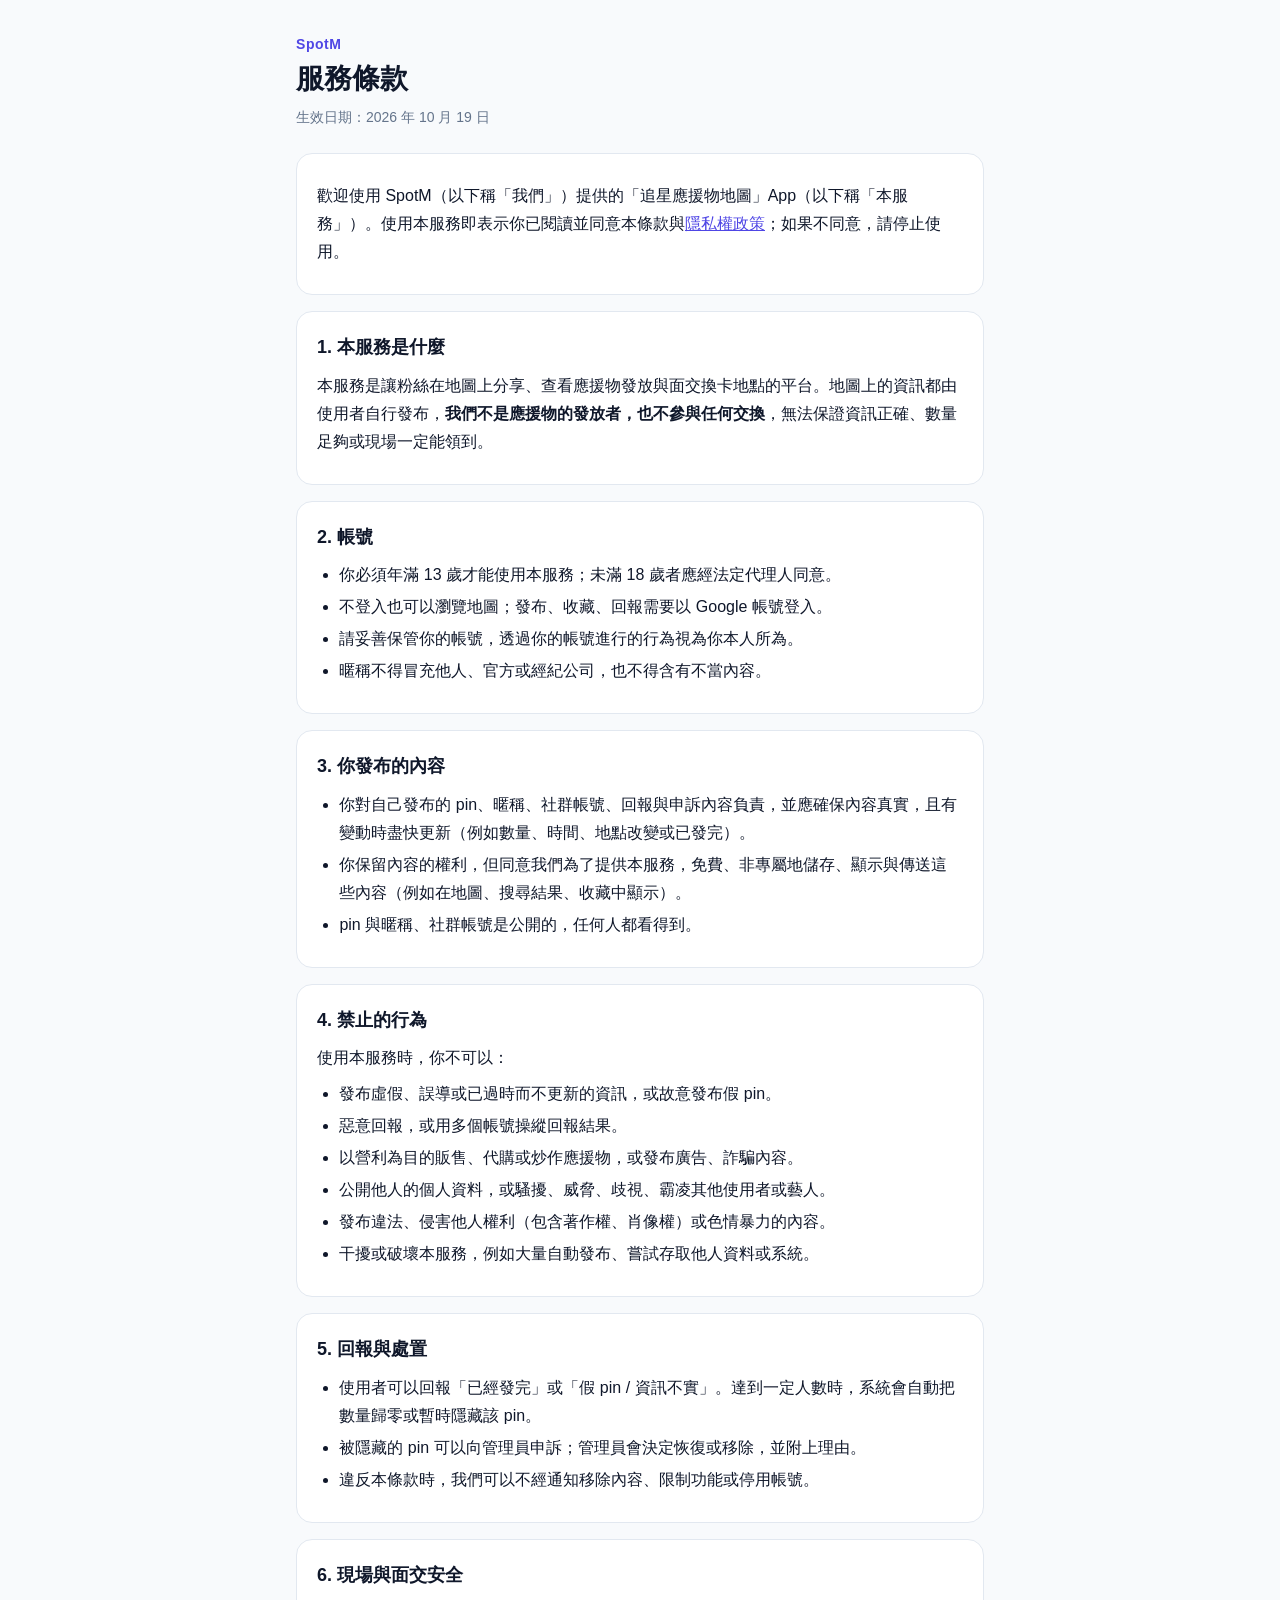
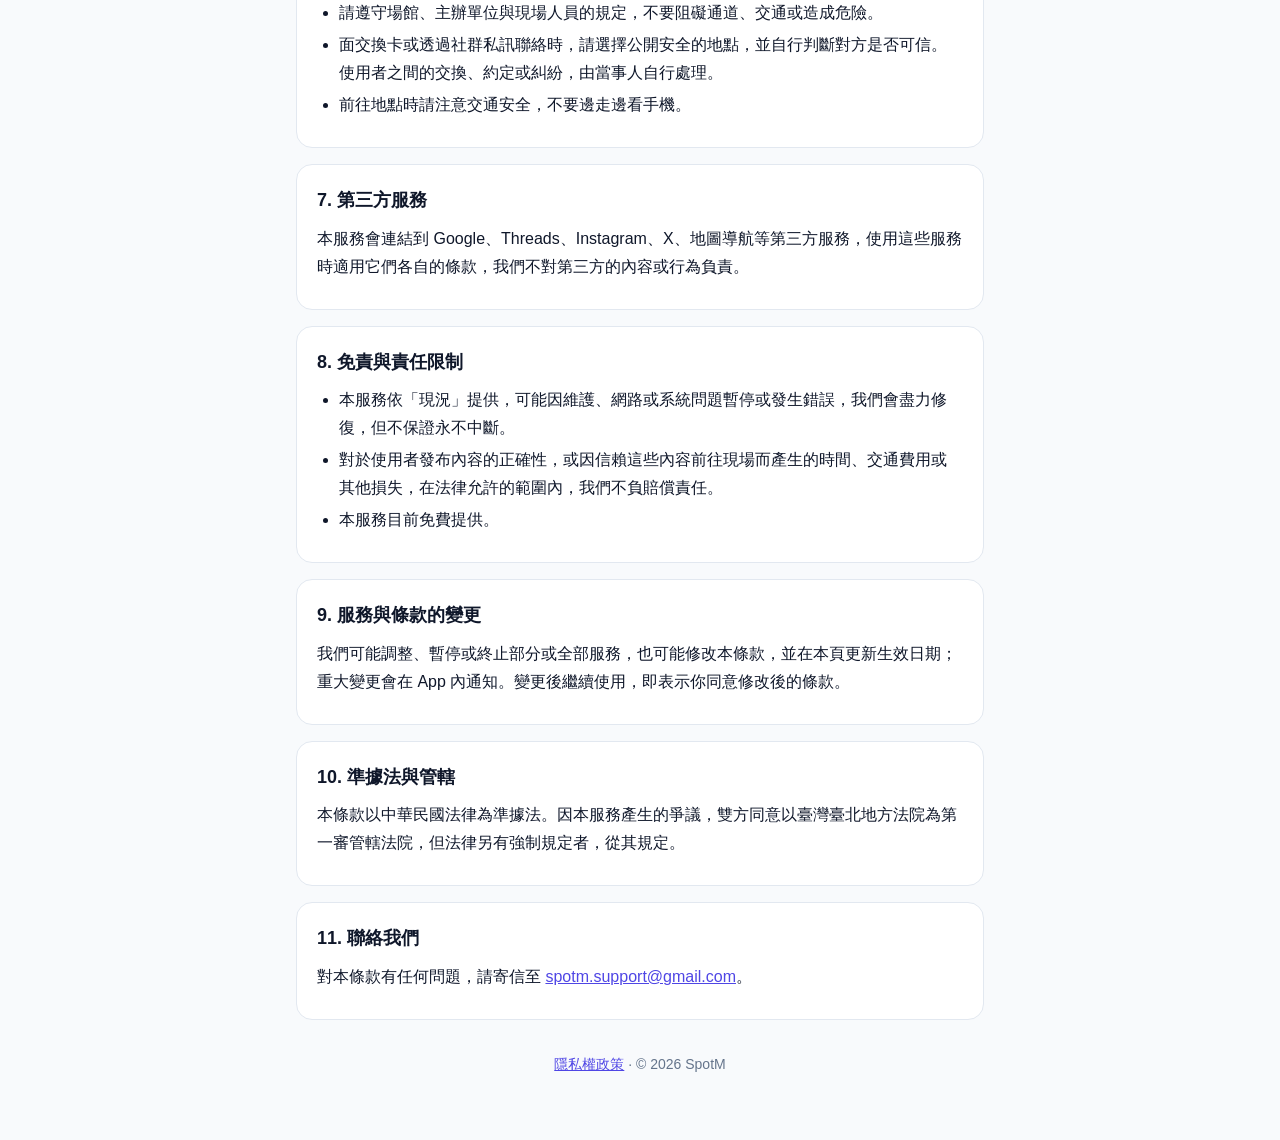
==== terms.html @ 1df04257 "隱私權政策與服務條款" ====
<!doctype html>
<html lang="zh-Hant-TW">
<head>
  <meta charset="utf-8">
  <meta name="viewport" content="width=device-width, initial-scale=1">
  <title>SpotM 服務條款</title>
  <meta name="description" content="使用 SpotM 追星應援物地圖的規則">
  <link rel="stylesheet" href="style.css">
</head>
<body>
  <main>
    <header>
      <div class="brand"><a href="index.html" style="text-decoration:none">SpotM</a></div>
      <h1>服務條款</h1>
      <p class="meta">生效日期：2026 年 10 月 19 日</p>
    </header>

    <section>
      <p>歡迎使用 SpotM（以下稱「我們」）提供的「追星應援物地圖」App（以下稱「本服務」）。使用本服務即表示你已閱讀並同意本條款與<a href="privacy.html">隱私權政策</a>；如果不同意，請停止使用。</p>
    </section>

    <section>
      <h2>1. 本服務是什麼</h2>
      <p>本服務是讓粉絲在地圖上分享、查看應援物發放與面交換卡地點的平台。地圖上的資訊都由使用者自行發布，<strong>我們不是應援物的發放者，也不參與任何交換</strong>，無法保證資訊正確、數量足夠或現場一定能領到。</p>
    </section>

    <section>
      <h2>2. 帳號</h2>
      <ul>
        <li>你必須年滿 13 歲才能使用本服務；未滿 18 歲者應經法定代理人同意。</li>
        <li>不登入也可以瀏覽地圖；發布、收藏、回報需要以 Google 帳號登入。</li>
        <li>請妥善保管你的帳號，透過你的帳號進行的行為視為你本人所為。</li>
        <li>暱稱不得冒充他人、官方或經紀公司，也不得含有不當內容。</li>
      </ul>
    </section>

    <section>
      <h2>3. 你發布的內容</h2>
      <ul>
        <li>你對自己發布的 pin、暱稱、社群帳號、回報與申訴內容負責，並應確保內容真實，且有變動時盡快更新（例如數量、時間、地點改變或已發完）。</li>
        <li>你保留內容的權利，但同意我們為了提供本服務，免費、非專屬地儲存、顯示與傳送這些內容（例如在地圖、搜尋結果、收藏中顯示）。</li>
        <li>pin 與暱稱、社群帳號是公開的，任何人都看得到。</li>
      </ul>
    </section>

    <section>
      <h2>4. 禁止的行為</h2>
      <p>使用本服務時，你不可以：</p>
      <ul>
        <li>發布虛假、誤導或已過時而不更新的資訊，或故意發布假 pin。</li>
        <li>惡意回報，或用多個帳號操縱回報結果。</li>
        <li>以營利為目的販售、代購或炒作應援物，或發布廣告、詐騙內容。</li>
        <li>公開他人的個人資料，或騷擾、威脅、歧視、霸凌其他使用者或藝人。</li>
        <li>發布違法、侵害他人權利（包含著作權、肖像權）或色情暴力的內容。</li>
        <li>干擾或破壞本服務，例如大量自動發布、嘗試存取他人資料或系統。</li>
      </ul>
    </section>

    <section>
      <h2>5. 回報與處置</h2>
      <ul>
        <li>使用者可以回報「已經發完」或「假 pin / 資訊不實」。達到一定人數時，系統會自動把數量歸零或暫時隱藏該 pin。</li>
        <li>被隱藏的 pin 可以向管理員申訴；管理員會決定恢復或移除，並附上理由。</li>
        <li>違反本條款時，我們可以不經通知移除內容、限制功能或停用帳號。</li>
      </ul>
    </section>

    <section>
      <h2>6. 現場與面交安全</h2>
      <ul>
        <li>請遵守場館、主辦單位與現場人員的規定，不要阻礙通道、交通或造成危險。</li>
        <li>面交換卡或透過社群私訊聯絡時，請選擇公開安全的地點，並自行判斷對方是否可信。使用者之間的交換、約定或糾紛，由當事人自行處理。</li>
        <li>前往地點時請注意交通安全，不要邊走邊看手機。</li>
      </ul>
    </section>

    <section>
      <h2>7. 第三方服務</h2>
      <p>本服務會連結到 Google、Threads、Instagram、X、地圖導航等第三方服務，使用這些服務時適用它們各自的條款，我們不對第三方的內容或行為負責。</p>
    </section>

    <section>
      <h2>8. 免責與責任限制</h2>
      <ul>
        <li>本服務依「現況」提供，可能因維護、網路或系統問題暫停或發生錯誤，我們會盡力修復，但不保證永不中斷。</li>
        <li>對於使用者發布內容的正確性，或因信賴這些內容前往現場而產生的時間、交通費用或其他損失，在法律允許的範圍內，我們不負賠償責任。</li>
        <li>本服務目前免費提供。</li>
      </ul>
    </section>

    <section>
      <h2>9. 服務與條款的變更</h2>
      <p>我們可能調整、暫停或終止部分或全部服務，也可能修改本條款，並在本頁更新生效日期；重大變更會在 App 內通知。變更後繼續使用，即表示你同意修改後的條款。</p>
    </section>

    <section>
      <h2>10. 準據法與管轄</h2>
      <p>本條款以中華民國法律為準據法。因本服務產生的爭議，雙方同意以臺灣臺北地方法院為第一審管轄法院，但法律另有強制規定者，從其規定。</p>
    </section>

    <section>
      <h2>11. 聯絡我們</h2>
      <p>對本條款有任何問題，請寄信至 <a href="mailto:spotm.support@gmail.com">spotm.support@gmail.com</a>。</p>
    </section>

    <footer><a href="privacy.html">隱私權政策</a> · © 2026 SpotM</footer>
  </main>
</body>
</html>
---- style.css ----
:root {
  --bg: #f8fafc;
  --card: #ffffff;
  --text: #0f172a;
  --muted: #64748b;
  --line: #e2e8f0;
  --accent: #4f46e5;
  --note-bg: #eef2ff;
}
@media (prefers-color-scheme: dark) {
  :root {
    --bg: #0b1120;
    --card: #111827;
    --text: #e5e7eb;
    --muted: #94a3b8;
    --line: #1f2937;
    --accent: #a5b4fc;
    --note-bg: #1e1b4b;
  }
}
* { box-sizing: border-box; }
html { -webkit-text-size-adjust: 100%; }
body {
  margin: 0;
  background: var(--bg);
  color: var(--text);
  font-family: -apple-system, BlinkMacSystemFont, "PingFang TC", "Noto Sans TC", "Microsoft JhengHei", sans-serif;
  font-size: 16px;
  line-height: 1.75;
}
main {
  max-width: 720px;
  margin: 0 auto;
  padding: 32px 16px 64px;
}
header { margin-bottom: 24px; }
.brand { font-size: 14px; font-weight: 700; color: var(--accent); letter-spacing: 0.04em; }
h1 { font-size: 28px; line-height: 1.3; margin: 4px 0 8px; }
.meta { color: var(--muted); font-size: 14px; margin: 0; }
section {
  background: var(--card);
  border: 1px solid var(--line);
  border-radius: 16px;
  padding: 20px;
  margin-bottom: 16px;
}
h2 { font-size: 18px; margin: 0 0 8px; }
h3 { font-size: 16px; margin: 16px 0 4px; }
p { margin: 8px 0; }
ul, ol { margin: 8px 0; padding-left: 1.4em; }
li { margin: 4px 0; }
a { color: var(--accent); }
.note {
  background: var(--note-bg);
  border-radius: 12px;
  padding: 12px 14px;
  font-size: 15px;
}
nav.links { display: flex; flex-direction: column; gap: 12px; }
nav.links a {
  display: block;
  background: var(--card);
  border: 1px solid var(--line);
  border-radius: 16px;
  padding: 16px 20px;
  font-weight: 700;
  text-decoration: none;
}
footer { color: var(--muted); font-size: 14px; text-align: center; margin-top: 32px; }
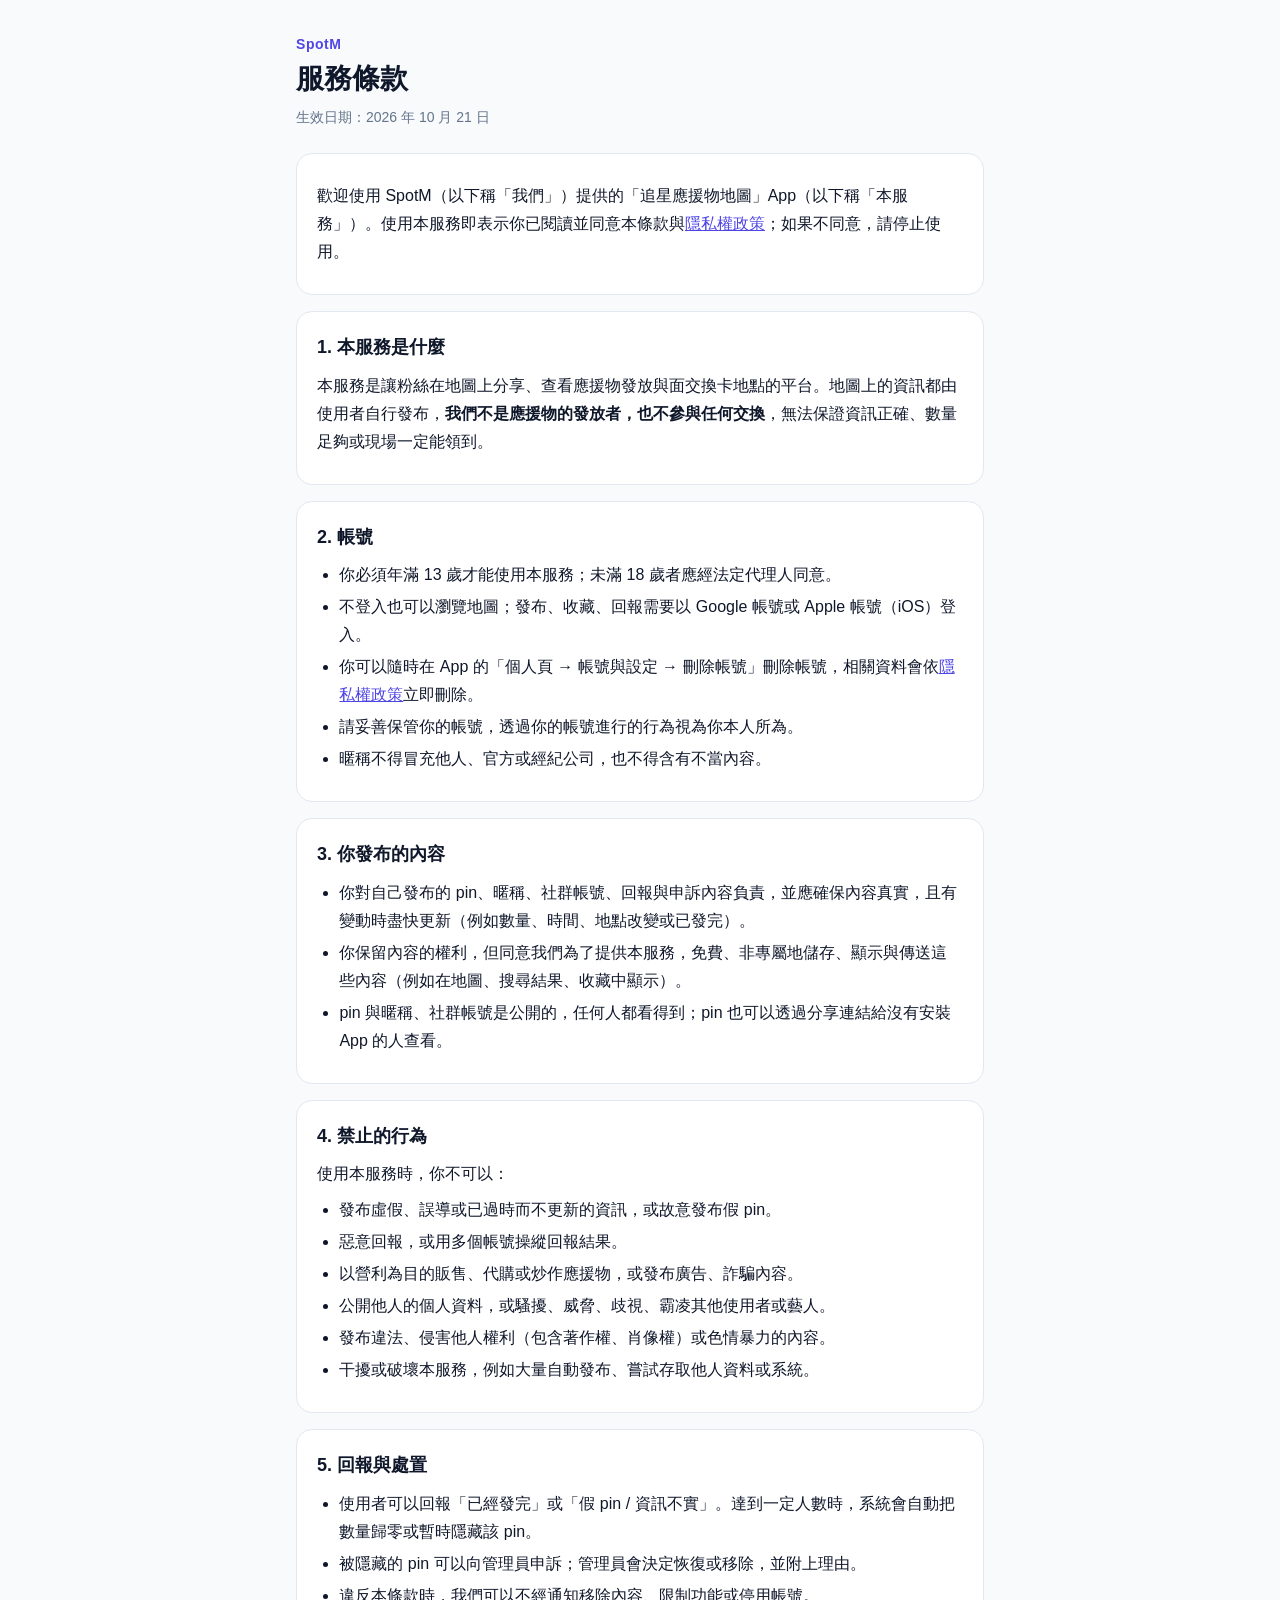
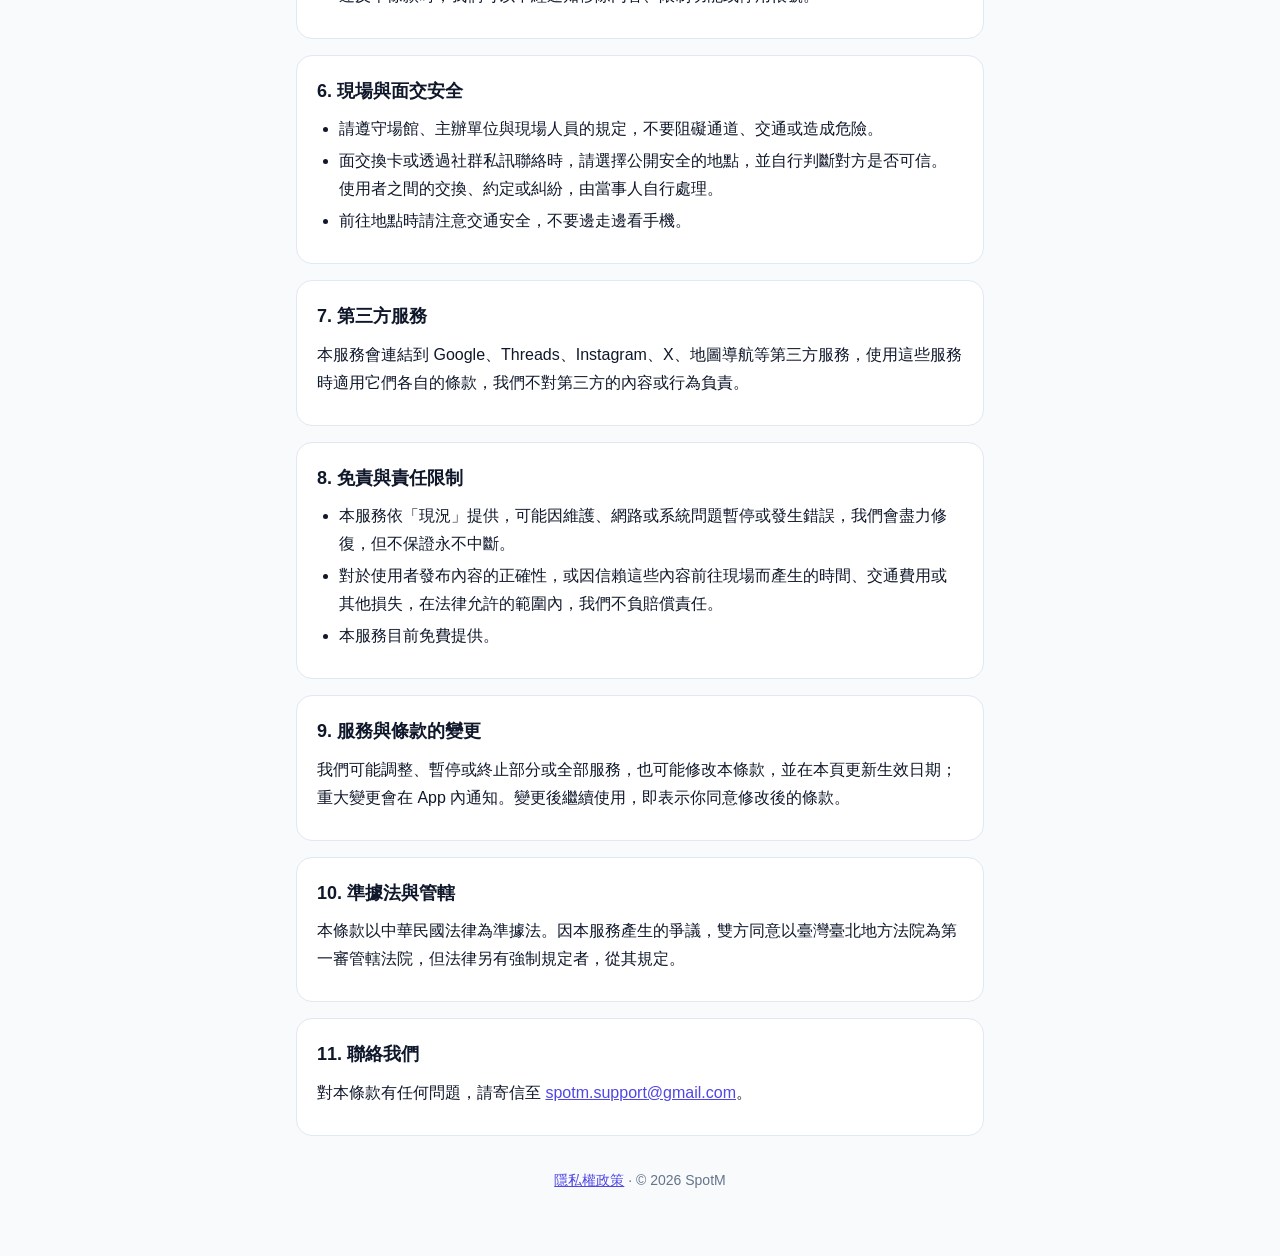
==== commit 0bf4ebd3: "更新隱私權政策：App 內刪除帳號、Apple 登入、公開資訊說明" ====
--- a/terms.html
+++ b/terms.html
@@ -2,7 +2,7 @@
 <html lang="zh-Hant-TW">
 <head>
   <meta charset="utf-8">
-  <meta name="viewport" content="width=device-width, initial-scale=1">
+  <meta name="viewport" content="width=device-width, initial-scale=1, viewport-fit=cover">
   <title>SpotM 服務條款</title>
   <meta name="description" content="使用 SpotM 追星應援物地圖的規則">
   <link rel="stylesheet" href="style.css">
@@ -12,7 +12,7 @@
     <header>
       <div class="brand"><a href="index.html" style="text-decoration:none">SpotM</a></div>
       <h1>服務條款</h1>
-      <p class="meta">生效日期：2026 年 10 月 19 日</p>
+      <p class="meta">生效日期：2026 年 10 月 21 日</p>
     </header>
 
     <section>
@@ -28,7 +28,8 @@
       <h2>2. 帳號</h2>
       <ul>
         <li>你必須年滿 13 歲才能使用本服務；未滿 18 歲者應經法定代理人同意。</li>
-        <li>不登入也可以瀏覽地圖；發布、收藏、回報需要以 Google 帳號登入。</li>
+        <li>不登入也可以瀏覽地圖；發布、收藏、回報需要以 Google 帳號或 Apple 帳號（iOS）登入。</li>
+        <li>你可以隨時在 App 的「個人頁 → 帳號與設定 → 刪除帳號」刪除帳號，相關資料會依<a href="privacy.html">隱私權政策</a>立即刪除。</li>
         <li>請妥善保管你的帳號，透過你的帳號進行的行為視為你本人所為。</li>
         <li>暱稱不得冒充他人、官方或經紀公司，也不得含有不當內容。</li>
       </ul>
@@ -39,7 +40,7 @@
       <ul>
         <li>你對自己發布的 pin、暱稱、社群帳號、回報與申訴內容負責，並應確保內容真實，且有變動時盡快更新（例如數量、時間、地點改變或已發完）。</li>
         <li>你保留內容的權利，但同意我們為了提供本服務，免費、非專屬地儲存、顯示與傳送這些內容（例如在地圖、搜尋結果、收藏中顯示）。</li>
-        <li>pin 與暱稱、社群帳號是公開的，任何人都看得到。</li>
+        <li>pin 與暱稱、社群帳號是公開的，任何人都看得到；pin 也可以透過分享連結給沒有安裝 App 的人查看。</li>
       </ul>
     </section>
 
